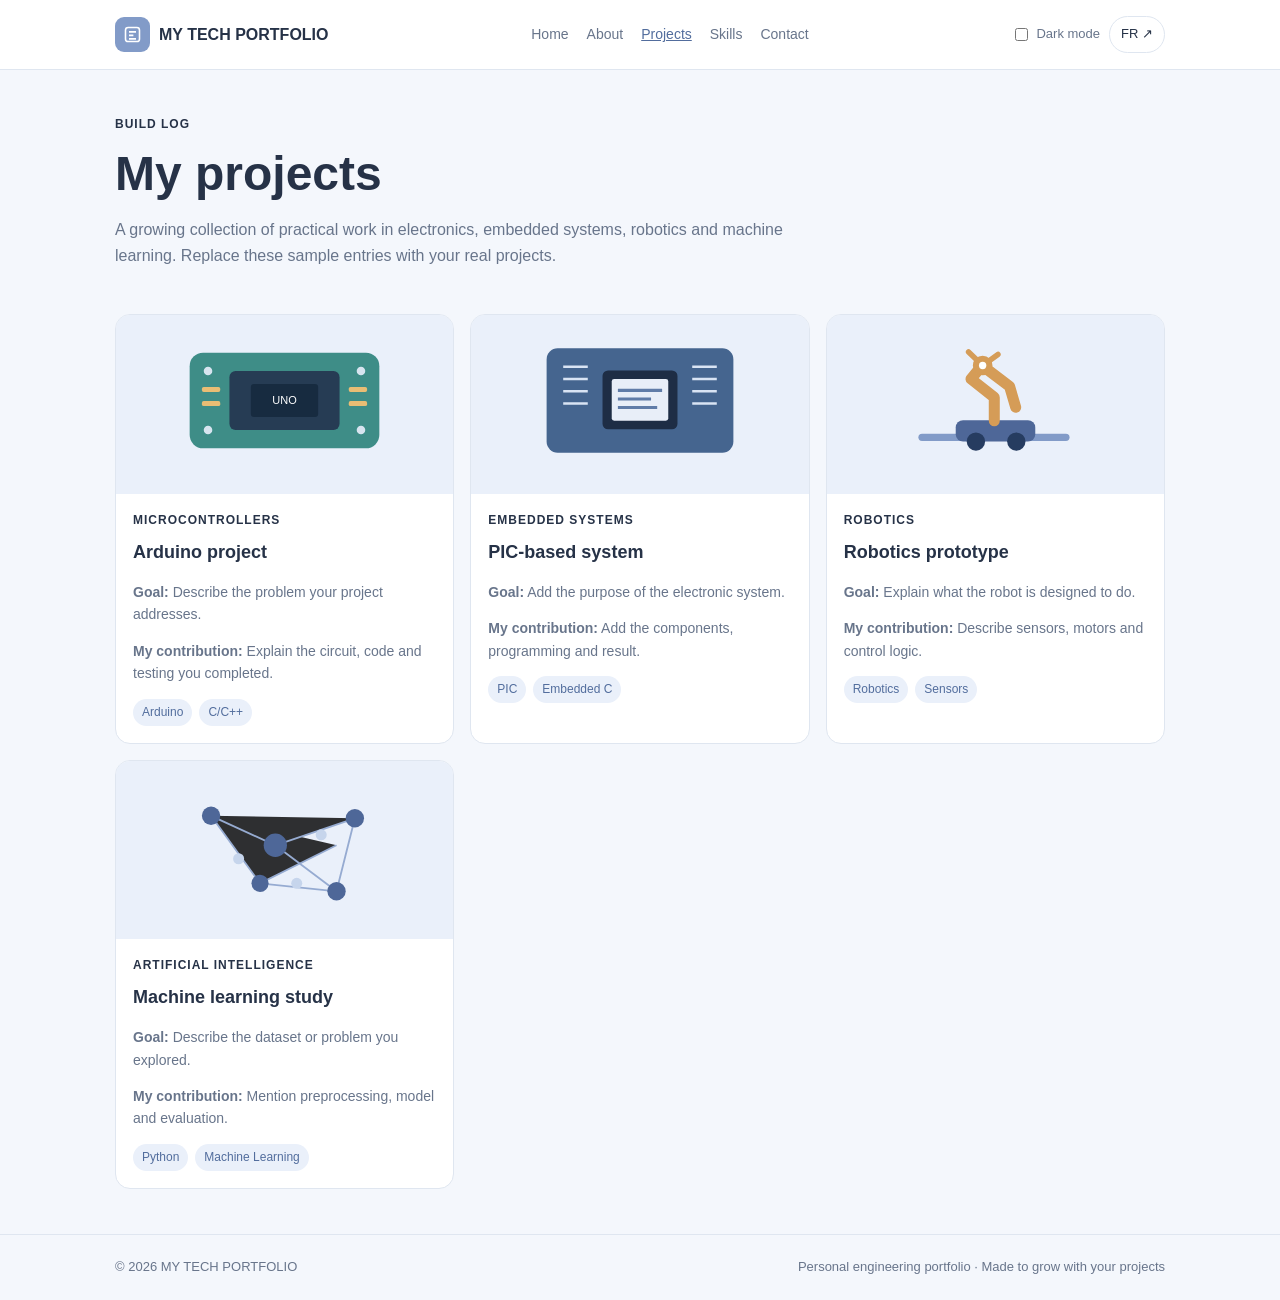
==== projects.html @ 86baf2bb "add portfolio" ====
<!doctype html>
<html lang="en">
<head><meta charset="utf-8"><meta name="viewport" content="width=device-width, initial-scale=1"><meta name="description" content="Projects - My Tech Portfolio"><title>Projects | My Tech Portfolio</title><link rel="stylesheet" href="css/style.css"></head>
<body>
<header class="site-header"><div class="container nav"><a class="brand" href="index.html"><span class="brand-mark"><svg viewBox="0 0 24 24" fill="none" stroke="currentColor" stroke-width="1.8"><rect x="4" y="4" width="16" height="16" rx="3"/><path d="M8 9h8M8 13h5M8 17h8"/></svg></span><span>MY TECH PORTFOLIO</span></a><nav class="nav-links"><a class="" href="index.html">Home</a><a class="" href="about.html">About</a><a class="active" href="projects.html">Projects</a><a class="" href="skills.html">Skills</a><a class="" href="contact.html">Contact</a></nav><div class="nav-actions"><label class="theme-control"><input type="checkbox" id="dark-mode"> Dark mode</label><a class="lang-switch" href="fr/index.html">FR ↗</a></div></div></header>
<main>
<div class="container page-hero"><div class="kicker">Build log</div><h1>My projects</h1><p>A growing collection of practical work in electronics, embedded systems, robotics and machine learning. Replace these sample entries with your real projects.</p></div>
<section class="section" style="padding-top:10px"><div class="container grid grid-3">
<article class="card project-card"><div class="project-visual"><img src="assets/arduino.svg" alt="Arduino illustration"></div><div class="project-body"><div class="kicker">Microcontrollers</div><h3>Arduino project</h3><p><b>Goal:</b> Describe the problem your project addresses.</p><p style="margin-top:8px"><b>My contribution:</b> Explain the circuit, code and testing you completed.</p><div class="tag-row"><span class="tag">Arduino</span><span class="tag">C/C++</span></div></div></article>
<article class="card project-card"><div class="project-visual"><img src="assets/pic.svg" alt="PIC illustration"></div><div class="project-body"><div class="kicker">Embedded systems</div><h3>PIC-based system</h3><p><b>Goal:</b> Add the purpose of the electronic system.</p><p style="margin-top:8px"><b>My contribution:</b> Add the components, programming and result.</p><div class="tag-row"><span class="tag">PIC</span><span class="tag">Embedded C</span></div></div></article>
<article class="card project-card"><div class="project-visual"><img src="assets/robot.svg" alt="Robot illustration"></div><div class="project-body"><div class="kicker">Robotics</div><h3>Robotics prototype</h3><p><b>Goal:</b> Explain what the robot is designed to do.</p><p style="margin-top:8px"><b>My contribution:</b> Describe sensors, motors and control logic.</p><div class="tag-row"><span class="tag">Robotics</span><span class="tag">Sensors</span></div></div></article>
<article class="card project-card"><div class="project-visual"><img src="assets/ml.svg" alt="Machine learning network illustration"></div><div class="project-body"><div class="kicker">Artificial intelligence</div><h3>Machine learning study</h3><p><b>Goal:</b> Describe the dataset or problem you explored.</p><p style="margin-top:8px"><b>My contribution:</b> Mention preprocessing, model and evaluation.</p><div class="tag-row"><span class="tag">Python</span><span class="tag">Machine Learning</span></div></div></article>
</div></section>
</main>
<footer class="site-footer"><div class="container footer-inner"><span>© 2026 MY TECH PORTFOLIO</span><span>Personal engineering portfolio · Made to grow with your projects</span></div></footer>
</body></html>
---- css/style.css ----
/* Simple beginner-friendly styles for My Tech Portfolio */
:root {
  --background: #f4f7fc;
  --surface: #ffffff;
  --text: #263247;
  --muted: #68758b;
  --blue: #829bc8;
  --blue-dark: #526d9d;
  --soft-blue: #eaf0fa;
  --border: #dfe6f0;
}

/* Dark mode: works without JavaScript */
body:has(#dark-mode:checked) {
  --background: #151b28;
  --surface: #202a3b;
  --text: #edf2fb;
  --muted: #b4bfd1;
  --blue: #9bb3df;
  --blue-dark: #c0d0ee;
  --soft-blue: #2b3a52;
  --border: #39465b;
}

* {
  box-sizing: border-box;
}

html {
  scroll-behavior: smooth;
}

body {
  margin: 0;
  background: var(--background);
  color: var(--text);
  font-family: Arial, sans-serif;
  line-height: 1.6;
}

a {
  color: inherit;
  text-decoration: none;
}

.container {
  width: 90%;
  max-width: 1050px;
  margin: auto;
}

/* Navigation */
.site-header {
  background: var(--surface);
  border-bottom: 1px solid var(--border);
  padding: 16px 0;
}

.nav {
  display: flex;
  justify-content: space-between;
  align-items: center;
  gap: 18px;
}

.brand {
  display: flex;
  align-items: center;
  gap: 9px;
  font-weight: bold;
}

.brand-mark {
  width: 35px;
  height: 35px;
  border-radius: 9px;
  background: var(--blue);
  color: white;
  display: grid;
  place-items: center;
}

.brand-mark svg {
  width: 21px;
  height: 21px;
}

.nav-links {
  display: flex;
  gap: 18px;
  flex-wrap: wrap;
}

.nav-links a {
  color: var(--muted);
  font-size: 14px;
}

.nav-links a:hover,
.nav-links a.active {
  color: var(--blue-dark);
  text-decoration: underline;
}

.nav-actions {
  display: flex;
  align-items: center;
  gap: 9px;
}

.lang-switch,
.theme-label {
  border: 1px solid var(--border);
  border-radius: 20px;
  padding: 7px 11px;
  background: var(--surface);
  color: var(--text);
  font-size: 13px;
  cursor: pointer;
}

.theme-control {
  display: flex;
  align-items: center;
  gap: 5px;
  font-size: 13px;
  color: var(--muted);
}

#dark-mode {
  accent-color: var(--blue-dark);
}

/* Main banner */
.hero {
  margin-top: 28px;
  padding: 38px;
  border-radius: 20px;
  background: var(--blue);
  color: white;
  display: grid;
  grid-template-columns: 1.2fr 0.8fr;
  align-items: center;
  gap: 20px;
}

.eyebrow,
.kicker {
  font-size: 12px;
  font-weight: bold;
  letter-spacing: 1px;
  text-transform: uppercase;
}

.hero h1,
.page-hero h1 {
  font-size: clamp(30px, 5vw, 48px);
  line-height: 1.15;
  margin: 12px 0;
}

.hero p {
  max-width: 520px;
  color: #f4f7fc;
}

.hero-art {
  text-align: center;
}

.hero-art img {
  width: 100%;
  max-width: 280px;
}

.hero-buttons {
  display: flex;
  flex-wrap: wrap;
  gap: 10px;
  margin-top: 20px;
}

.btn {
  display: inline-block;
  padding: 10px 16px;
  border-radius: 20px;
  font-weight: bold;
  font-size: 14px;
}

.btn-light {
  background: white;
  color: #526d9d;
}

.btn-outline {
  border: 1px solid white;
  color: white;
}

/* Sections and cards */
.section {
  padding: 45px 0;
}

.section-head {
  margin-bottom: 20px;
}

.section-head h2,
.card h2 {
  margin: 7px 0;
  font-size: 25px;
}

.section-head p,
.page-hero p {
  color: var(--muted);
}

.grid {
  display: grid;
  gap: 16px;
}

.grid-2 {
  grid-template-columns: repeat(2, 1fr);
}

.grid-3 {
  grid-template-columns: repeat(3, 1fr);
}

.card {
  background: var(--surface);
  border: 1px solid var(--border);
  border-radius: 15px;
  padding: 19px;
}

.card h3 {
  margin: 8px 0;
  font-size: 18px;
}

.card p {
  color: var(--muted);
  font-size: 14px;
}

.project-card {
  padding: 0;
  overflow: hidden;
}

.project-visual {
  background: var(--soft-blue);
  padding: 18px;
  text-align: center;
}

.project-visual img {
  height: 135px;
  max-width: 100%;
  object-fit: contain;
  margin: auto;
}

.project-body {
  padding: 17px;
}

.tag-row {
  display: flex;
  flex-wrap: wrap;
  gap: 7px;
  margin-top: 12px;
}

.tag {
  background: var(--soft-blue);
  color: var(--blue-dark);
  border-radius: 15px;
  padding: 4px 9px;
  font-size: 12px;
}

.skill-number {
  color: var(--blue);
  font-size: 25px;
  font-weight: bold;
}

.feature-list {
  display: grid;
  gap: 10px;
}

.feature,
.contact-card {
  display: flex;
  align-items: center;
  gap: 12px;
  padding: 12px;
  background: var(--soft-blue);
  border-radius: 12px;
}

.feature-icon,
.contact-dot {
  width: 35px;
  height: 35px;
  flex-shrink: 0;
  border-radius: 9px;
  display: grid;
  place-items: center;
  background: var(--blue);
  color: white;
}

.feature h3 {
  margin: 0;
  font-size: 15px;
}

.feature p,
.small-note {
  margin: 3px 0 0;
  font-size: 13px;
  color: var(--muted);
}

.page-hero {
  padding: 45px 0 20px;
}

.page-hero h1 {
  margin-bottom: 8px;
}

.page-hero p {
  max-width: 700px;
}

.callout {
  background: var(--soft-blue);
  border-radius: 15px;
  padding: 22px;
}

.text-link {
  color: var(--blue-dark);
  font-weight: bold;
  font-size: 14px;
}

.site-footer {
  border-top: 1px solid var(--border);
  padding: 22px 0;
  color: var(--muted);
  font-size: 13px;
}

.footer-inner {
  display: flex;
  justify-content: space-between;
  gap: 10px;
  flex-wrap: wrap;
}

@media (max-width: 760px) {
  .nav {
    flex-wrap: wrap;
  }

  .nav-links {
    order: 3;
    width: 100%;
    justify-content: space-between;
    gap: 8px;
  }

  .hero {
    grid-template-columns: 1fr;
    padding: 25px;
  }

  .hero-art img {
    max-width: 190px;
  }

  .grid-3 {
    grid-template-columns: repeat(2, 1fr);
  }
}

@media (max-width: 520px) {
  .grid-2,
  .grid-3 {
    grid-template-columns: 1fr;
  }

  .nav-links a {
    font-size: 12px;
  }

  .brand {
    font-size: 13px;
  }

  .nav-actions {
    gap: 5px;
  }

  .theme-control {
    font-size: 12px;
  }

  .section {
    padding: 32px 0;
  }
}


/* Contact form */
.contact-form {
  display: flex;
  flex-direction: column;
  gap: 10px;
  margin-top: 18px;
}
.contact-form label {
  color: var(--text);
  font-size: 14px;
  font-weight: 600;
  margin-top: 5px;
}
.contact-form input,
.contact-form textarea {
  width: 100%;
  box-sizing: border-box;
  padding: 12px 13px;
  border: 1px solid var(--border);
  border-radius: 9px;
  background: var(--background);
  color: var(--text);
  font: inherit;
}
.contact-form textarea {
  resize: vertical;
}
.contact-form input:focus,
.contact-form textarea:focus {
  outline: 2px solid var(--blue);
  outline-offset: 2px;
}
.contact-form button {
  align-self: flex-start;
  margin-top: 8px;
  cursor: pointer;
}
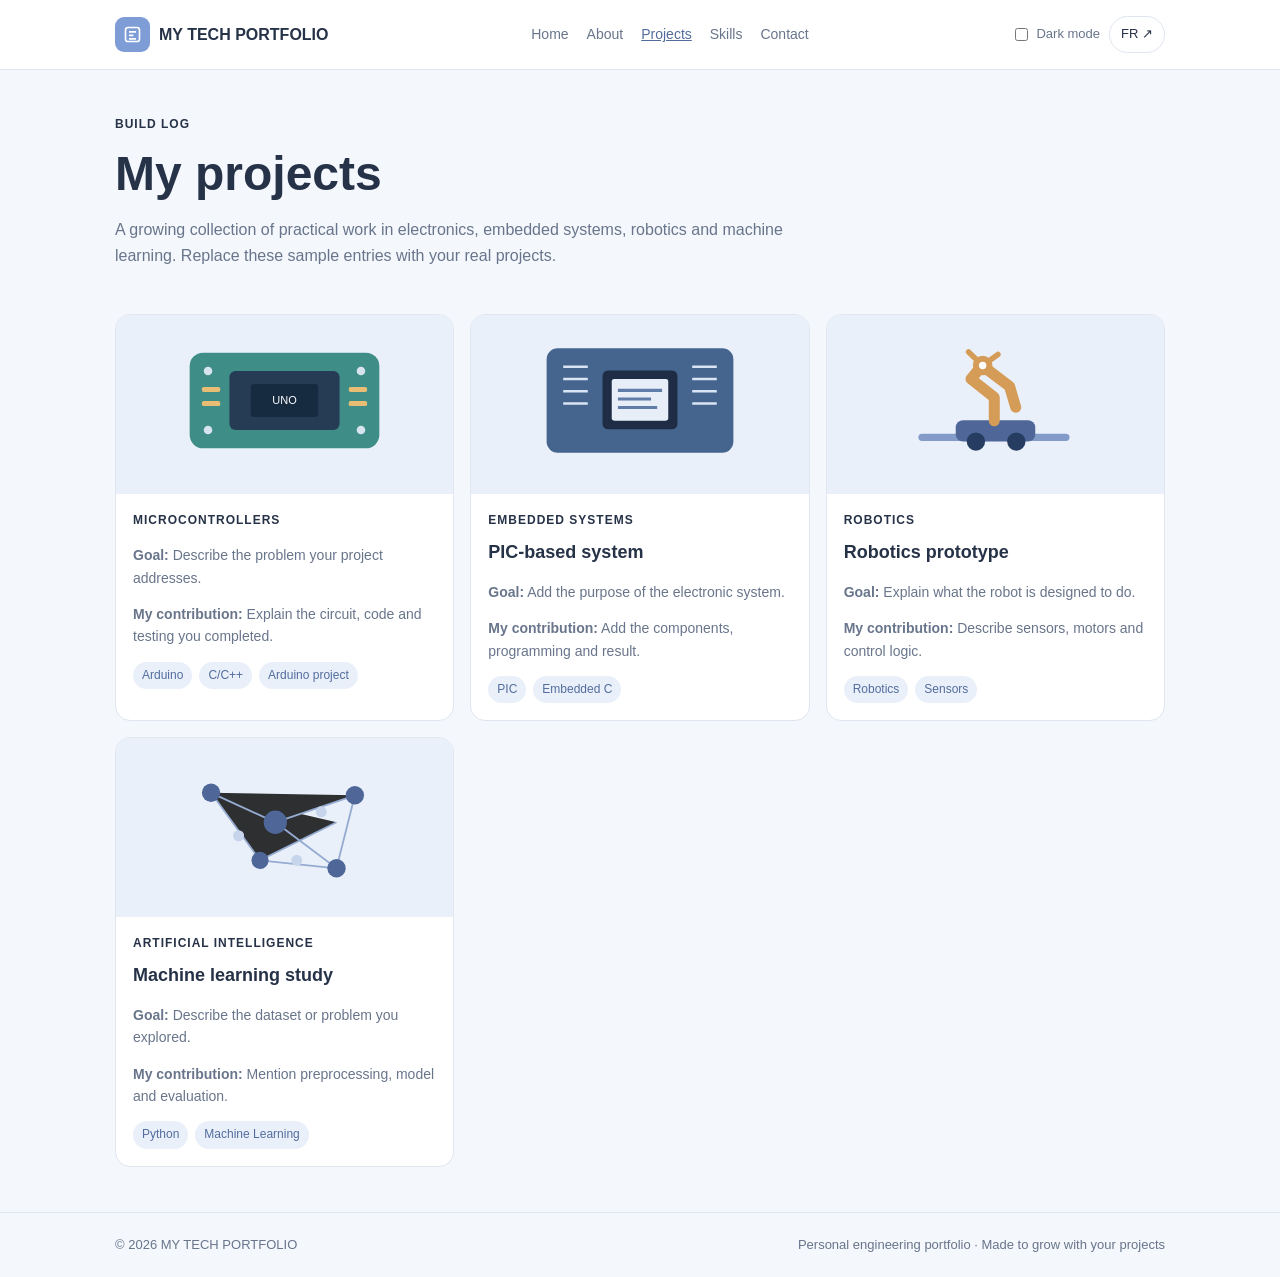
==== commit 4f143a70: "add" ====
--- a/projects.html
+++ b/projects.html
@@ -1,16 +1,138 @@
 <!doctype html>
 <html lang="en">
-<head><meta charset="utf-8"><meta name="viewport" content="width=device-width, initial-scale=1"><meta name="description" content="Projects - My Tech Portfolio"><title>Projects | My Tech Portfolio</title><link rel="stylesheet" href="css/style.css"></head>
-<body>
-<header class="site-header"><div class="container nav"><a class="brand" href="index.html"><span class="brand-mark"><svg viewBox="0 0 24 24" fill="none" stroke="currentColor" stroke-width="1.8"><rect x="4" y="4" width="16" height="16" rx="3"/><path d="M8 9h8M8 13h5M8 17h8"/></svg></span><span>MY TECH PORTFOLIO</span></a><nav class="nav-links"><a class="" href="index.html">Home</a><a class="" href="about.html">About</a><a class="active" href="projects.html">Projects</a><a class="" href="skills.html">Skills</a><a class="" href="contact.html">Contact</a></nav><div class="nav-actions"><label class="theme-control"><input type="checkbox" id="dark-mode"> Dark mode</label><a class="lang-switch" href="fr/index.html">FR ↗</a></div></div></header>
-<main>
-<div class="container page-hero"><div class="kicker">Build log</div><h1>My projects</h1><p>A growing collection of practical work in electronics, embedded systems, robotics and machine learning. Replace these sample entries with your real projects.</p></div>
-<section class="section" style="padding-top:10px"><div class="container grid grid-3">
-<article class="card project-card"><div class="project-visual"><img src="assets/arduino.svg" alt="Arduino illustration"></div><div class="project-body"><div class="kicker">Microcontrollers</div><h3>Arduino project</h3><p><b>Goal:</b> Describe the problem your project addresses.</p><p style="margin-top:8px"><b>My contribution:</b> Explain the circuit, code and testing you completed.</p><div class="tag-row"><span class="tag">Arduino</span><span class="tag">C/C++</span></div></div></article>
-<article class="card project-card"><div class="project-visual"><img src="assets/pic.svg" alt="PIC illustration"></div><div class="project-body"><div class="kicker">Embedded systems</div><h3>PIC-based system</h3><p><b>Goal:</b> Add the purpose of the electronic system.</p><p style="margin-top:8px"><b>My contribution:</b> Add the components, programming and result.</p><div class="tag-row"><span class="tag">PIC</span><span class="tag">Embedded C</span></div></div></article>
-<article class="card project-card"><div class="project-visual"><img src="assets/robot.svg" alt="Robot illustration"></div><div class="project-body"><div class="kicker">Robotics</div><h3>Robotics prototype</h3><p><b>Goal:</b> Explain what the robot is designed to do.</p><p style="margin-top:8px"><b>My contribution:</b> Describe sensors, motors and control logic.</p><div class="tag-row"><span class="tag">Robotics</span><span class="tag">Sensors</span></div></div></article>
-<article class="card project-card"><div class="project-visual"><img src="assets/ml.svg" alt="Machine learning network illustration"></div><div class="project-body"><div class="kicker">Artificial intelligence</div><h3>Machine learning study</h3><p><b>Goal:</b> Describe the dataset or problem you explored.</p><p style="margin-top:8px"><b>My contribution:</b> Mention preprocessing, model and evaluation.</p><div class="tag-row"><span class="tag">Python</span><span class="tag">Machine Learning</span></div></div></article>
-</div></section>
-</main>
-<footer class="site-footer"><div class="container footer-inner"><span>© 2026 MY TECH PORTFOLIO</span><span>Personal engineering portfolio · Made to grow with your projects</span></div></footer>
-</body></html>+  <head>
+    <meta charset="utf-8" />
+    <meta name="viewport" content="width=device-width, initial-scale=1" />
+    <meta name="description" content="Projects - My Tech Portfolio" />
+    <title>Projects | My Tech Portfolio</title>
+    <link rel="stylesheet" href="css/style.css" />
+  </head>
+  <body>
+    <header class="site-header">
+      <div class="container nav">
+        <a class="brand" href="index.html"
+          ><span class="brand-mark"
+            ><svg
+              viewBox="0 0 24 24"
+              fill="none"
+              stroke="currentColor"
+              stroke-width="1.8"
+            >
+              <rect x="4" y="4" width="16" height="16" rx="3" />
+              <path d="M8 9h8M8 13h5M8 17h8" /></svg></span
+          ><span>MY TECH PORTFOLIO</span></a
+        >
+        <nav class="nav-links">
+          <a class="" href="index.html">Home</a
+          ><a class="" href="about.html">About</a
+          ><a class="active" href="projects.html">Projects</a
+          ><a class="" href="skills.html">Skills</a
+          ><a class="" href="contact.html">Contact</a>
+        </nav>
+        <div class="nav-actions">
+          <label class="theme-control"
+            ><input type="checkbox" id="dark-mode" /> Dark mode</label
+          ><a class="lang-switch" href="fr/index.html">FR ↗</a>
+        </div>
+      </div>
+    </header>
+    <main>
+      <div class="container page-hero">
+        <div class="kicker">Build log</div>
+        <h1>My projects</h1>
+        <p>
+          A growing collection of practical work in electronics, embedded
+          systems, robotics and machine learning. Replace these sample entries
+          with your real projects.
+        </p>
+      </div>
+      <section class="section" style="padding-top: 10px">
+        <div class="container grid grid-3">
+          <article class="card project-card">
+            <div class="project-visual">
+              <img src="assets/arduino.svg" alt="Arduino illustration" />
+            </div>
+            <div class="project-body">
+              <div class="kicker">Microcontrollers</div>
+             
+              <p><b>Goal:</b> Describe the problem your project addresses.</p>
+              <p style="margin-top: 8px">
+                <b>My contribution:</b> Explain the circuit, code and testing
+                you completed.
+              </p>
+              <div class="tag-row">
+                <span class="tag">Arduino</span><span class="tag">C/C++</span>
+                 <a href="arduino-project.html" class="tag" target="_blank">Arduino project</a>
+              </div>
+            </div>
+          </article>
+          <article class="card project-card">
+            <div class="project-visual">
+              <img src="assets/pic.svg" alt="PIC illustration" />
+            </div>
+            <div class="project-body">
+              <div class="kicker">Embedded systems</div>
+              <h3>PIC-based system</h3>
+              <p><b>Goal:</b> Add the purpose of the electronic system.</p>
+              <p style="margin-top: 8px">
+                <b>My contribution:</b> Add the components, programming and
+                result.
+              </p>
+              <div class="tag-row">
+                <span class="tag">PIC</span><span class="tag">Embedded C</span>
+              </div>
+            </div>
+          </article>
+          <article class="card project-card">
+            <div class="project-visual">
+              <img src="assets/robot.svg" alt="Robot illustration" />
+            </div>
+            <div class="project-body">
+              <div class="kicker">Robotics</div>
+              <h3>Robotics prototype</h3>
+              <p><b>Goal:</b> Explain what the robot is designed to do.</p>
+              <p style="margin-top: 8px">
+                <b>My contribution:</b> Describe sensors, motors and control
+                logic.
+              </p>
+              <div class="tag-row">
+                <span class="tag">Robotics</span
+                ><span class="tag">Sensors</span>
+              </div>
+            </div>
+          </article>
+          <article class="card project-card">
+            <div class="project-visual">
+              <img
+                src="assets/ml.svg"
+                alt="Machine learning network illustration"
+              />
+            </div>
+            <div class="project-body">
+              <div class="kicker">Artificial intelligence</div>
+              <h3>Machine learning study</h3>
+              <p><b>Goal:</b> Describe the dataset or problem you explored.</p>
+              <p style="margin-top: 8px">
+                <b>My contribution:</b> Mention preprocessing, model and
+                evaluation.
+              </p>
+              <div class="tag-row">
+                <span class="tag">Python</span
+                ><span class="tag">Machine Learning</span>
+              </div>
+            </div>
+          </article>
+        </div>
+      </section>
+    </main>
+    <footer class="site-footer">
+      <div class="container footer-inner">
+        <span>© 2026 MY TECH PORTFOLIO</span
+        ><span
+          >Personal engineering portfolio · Made to grow with your
+          projects</span
+        >
+      </div>
+    </footer>
+  </body>
+</html>
--- a/css/style.css
+++ b/css/style.css
@@ -4,7 +4,7 @@
   --surface: #ffffff;
   --text: #263247;
   --muted: #68758b;
-  --blue: #829bc8;
+  --blue: #7e9dd7;
   --blue-dark: #526d9d;
   --soft-blue: #eaf0fa;
   --border: #dfe6f0;
@@ -421,7 +421,6 @@
   }
 }
 
-
 /* Contact form */
 .contact-form {
   display: flex;
@@ -459,3 +458,69 @@
   margin-top: 8px;
   cursor: pointer;
 }
+
+.arduino-notice{
+  margin-bottom: 35px;
+  border-left: 4px solid var(--blue-dark);
+}
+.arduino-notice .h2{
+margin-bottom: 10px;
+}
+.project-details{
+  margin-bottom: 20px;
+}
+.project-details .h2{
+  margin-bottom: 20px;
+}
+.project-details .h3{
+  margin: 18px 0 10px;
+}
+.project-details .ul{
+  padding-left: 22px;
+  line-height: 2;
+}
+.project-files-grid{
+  display: grid;
+  grid-template-columns: repeat(2,fr);
+  gap: 20px;
+}
+  .file-card {
+padding: 25px;
+  }
+  .file-icon{
+    width: 42px;
+    height: 42px;
+    border-radius: 10px;
+    background: var(--soft-blue);
+    color: var(--blue-dark);
+    display: flex;
+    align-items: center;
+    justify-content: center;
+    font-weight: bold;
+    margin-bottom: 15px;
+  }
+  .file-card .p {
+    margin: 12px 0 20px;
+  }
+  .project-gallery{
+    display: grid;
+    grid-template-columns: repeat(2,1fr);
+    gap: 15px;
+    margin-top: 20px;
+  }
+  .project-gallery .img{
+ width: 100%;
+ min-height: 180% ;
+ object-fit: contain;
+ border-radius: 12px;
+ background: var(--soft-blue)
+  }
+.back-section{
+  margin: 40px 0;
+}
+@media (max-with:600px) {
+  .project-files-grid,
+  .project-gallery{
+    grid-template-columns: 1fr;
+  }
+}
